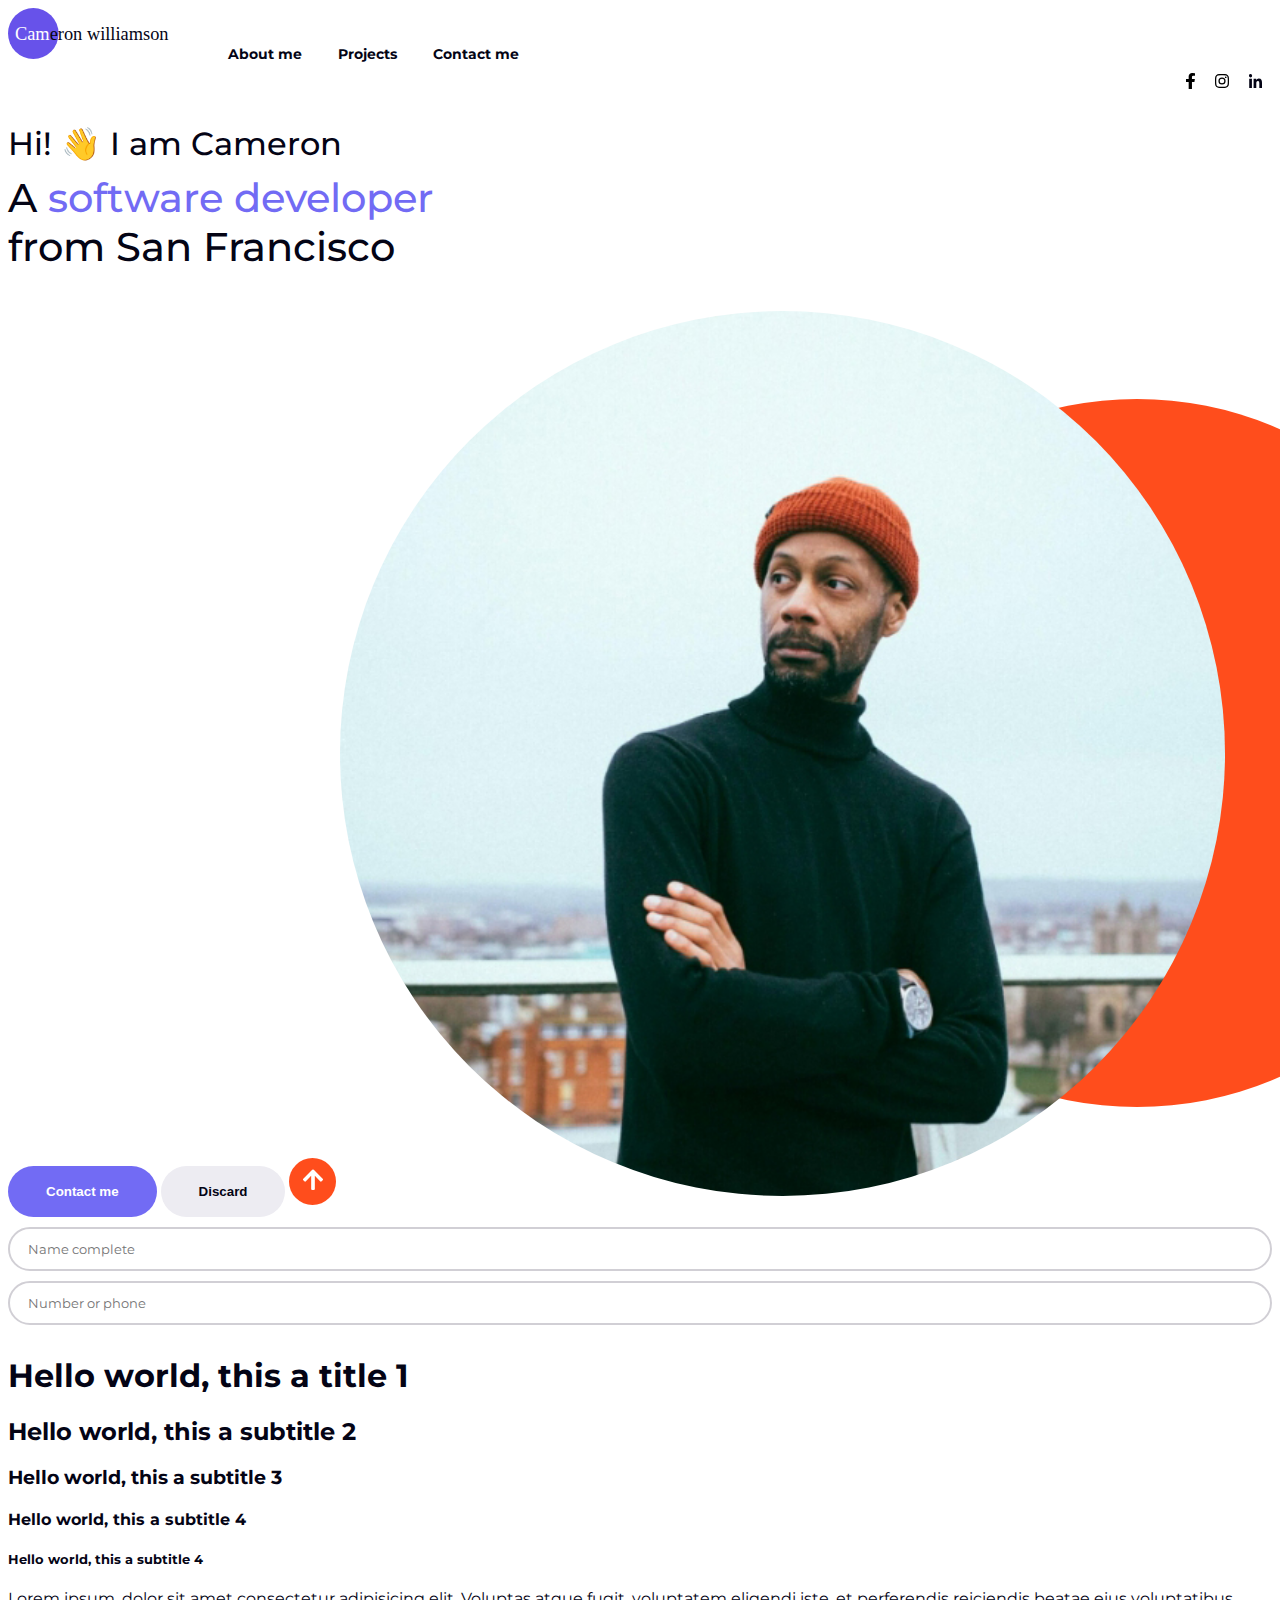
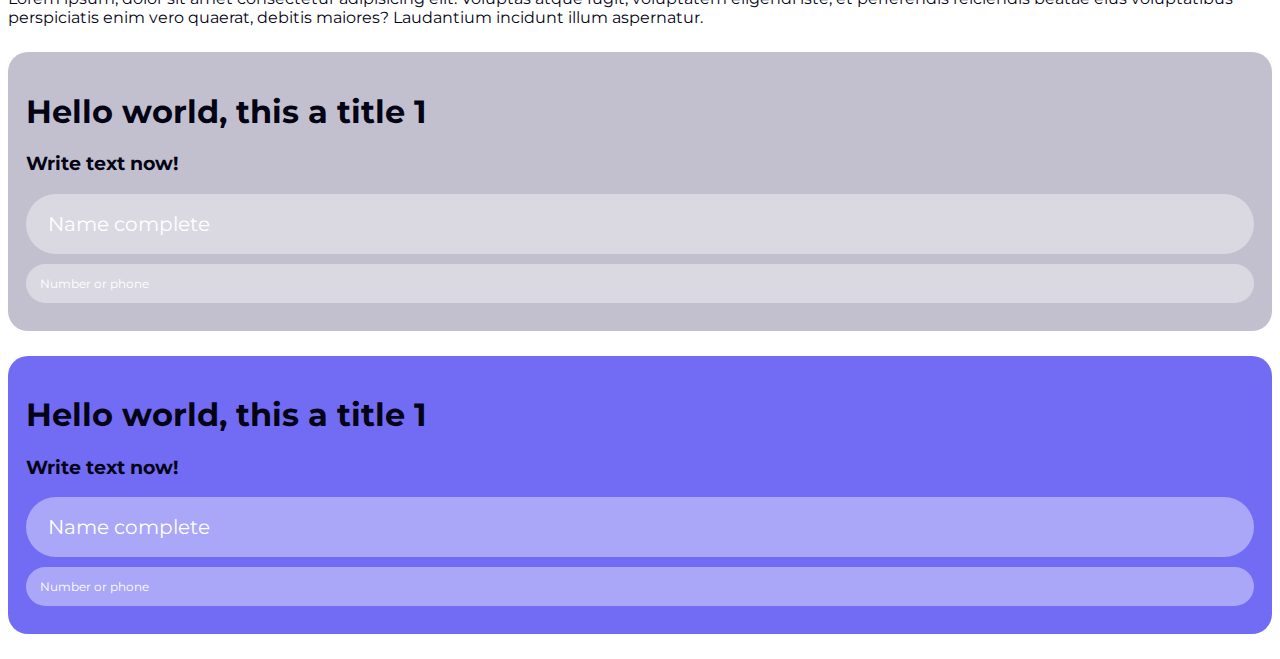
==== index.html @ b6ccfd96 "agregar elementos" ====
<!DOCTYPE html>
<html lang="en">
<head>
    <meta charset="UTF-8">
    <meta http-equiv="X-UA-Compatible" content="IE=edge">
    <meta name="viewport" content="width=device-width, initial-scale=1.0">
    <link rel="preconnect" href="https://fonts.googleapis.com">
    <link rel="preconnect" href="https://fonts.gstatic.com" crossorigin>
    <link href="https://fonts.googleapis.com/css2?family=Montserrat:wght@300;400;500;600;700;800;900&display=swap" rel="stylesheet">
    <link rel="stylesheet" href="src/styles/bootstrap-grid.css">
    <link rel="stylesheet" href="src/styles/style.css">
    <title>Devfest 2022 - Ceiba</title>
</head> 
<body>
    <img src="src/img/logo.svg" alt="" class="logo">
    <span class="fz-medium-small ml-3 mr-3"><b>About me</b></span>
    <span class="fz-medium-small ml-3 mr-3"><b>Projects</b></span>
    <span class="fz-medium-small ml-3 mr-3"><b>Contact me</b></span>
    <div class="social">
        <span class="social__icon"><img src="src/img/Icon-facebook.svg" alt=""></span>
        <span class="social__icon"><img src="src/img/Icon-instagram.svg" alt=""></span>
        <span class="social__icon"><img src="src/img/Icon-linkedin-in.svg" alt=""></span>
    </div>
    <div class="content__card">
        <h1 class="fw-medium">Hi! 👋 I am Cameron
        <p class="fz-d-big mt-1">A <span class="c-primary">software developer </span><br/> from San Francisco</p></h1>
        <button class="btn btn__primary btn--normal">Contact me</button>
        <button class="btn btn__secondary btn--normal">Discard</button>
        <button class="btn btn__optional btn__ico">
            <svg xmlns="http://www.w3.org/2000/svg" width="30.698" height="31.504" viewBox="0 0 30.698 31.504">
                <path data-name="Icon awesome-arrow-up"
                d="M2.454,20.355.893,18.795a1.681,1.681,0,0,1,0-2.384L14.555,2.742a1.681,1.681,0,0,1,2.384,0L30.6,16.4a1.681,1.681,0,0,1,0,2.384l-1.561,1.561a1.689,1.689,0,0,1-2.412-.028l-8.065-8.466V32.063a1.683,1.683,0,0,1-1.687,1.688h-2.25a1.683,1.683,0,0,1-1.687-1.687V11.855L4.866,20.327a1.677,1.677,0,0,1-2.412.028Z" transform="translate(-0.397 -2.246)"/>
            </svg>
        </button>
        <div class="content__img--circle-decorated w-70">
            <img src="src/img/Image_person.jpg" alt="">
        </div>
    </div>
    <input type="text" name="name" id="" class="form form__normal" placeholder="Name complete">
        <input type="number" name="number" id="" class="form form__normal" placeholder="Number or phone">
    
    <h1 class="fz-1">Hello world, this a title 1</h1>
    <h2 class="fz-2">Hello world, this a subtitle 2</h2>
    <h3 class="fz-3">Hello world, this a subtitle 3</h3>
    <h4 class="fz-4">Hello world, this a subtitle 4</h4>
    <h5 class="fz-5">Hello world, this a subtitle 4</h5>
    <p class="text--normal">Lorem ipsum, dolor sit amet consectetur adipisicing elit. Voluptas atque fugit, voluptatem eligendi iste, et perferendis reiciendis beatae eius voluptatibus perspiciatis enim vero quaerat, debitis maiores? Laudantium incidunt illum aspernatur.</p>
    
    <div class="content--normal p-4 br-20 bg-gray-400 mt-6 mb-6">
        <h1 class="fz-1">Hello world, this a title 1</h1>
        <h3 class="fz-3">Write text now!</h3>
        <input type="text" name="name" id="" class="form form__in-bg form--big" placeholder="Name complete">
        <input type="number" name="number" id="" class="form form__in-bg form--small" placeholder="Number or phone">
    </div> 

    <div class="content--normal p-4 br-20 bg-primary mt-6 mb-6">
        <h1 class="fz-1">Hello world, this a title 1</h1>
        <h3 class="fz-3">Write text now!</h3>
        <input type="text" name="name" id="" class="form form__in-bg form--big" placeholder="Name complete">
        <input type="number" name="number" id="" class="form form__in-bg form--small" placeholder="Number or phone">
    </div> 
</body>
</html>
---- src/styles/style.css ----
@charset "UTF-8";
:root {
  /*Colores (principales y secundarios)*/
  --color-1: #726bf4;
  --color-2: #FF4D1C;
  --gray--100: #f0eef2;
  --gray--200: #edecf2;
  --gray--300: #D1CFD5;
  --gray--400: #c2c0cf;
  --gray--500: #807e82;
  --gray--600: #545454;
  --black: #040415;
  --white: #fff;
  /*esquinas (border-radius)*/
  --b-r-10: 10px;
  --b-r-20: 20px;
  --b-r-50: 50px;
  --b-r-50per: 50%;
  /*profundidads (box-shadows)*/
  --box-shadow: 0px 0px 8px rgba(0,0,0,0.25);
  /*Espaciados (Margin y padding)*/
  --sf-d-big: 40px;
  --sf-d-1: 30px;
  --sf-d-2: 28px;
  --sf-d-3: 26px;
  --sf-d-4: 24px;
  --sf-d-5: 22px;
  --sf-big: 20px;
  --sf-medium-big: 18px;
  --sf-normal: 16px;
  --sf-medium-small: 14px;
  --sf-min: 12px;
  /*Tipografía (fuente y tamaños)*/
  --space-0: 0px;
  --space-1: 10px;
  --space-2: 12px;
  --space-3: 16px;
  --space-4: 18px;
  --space-5: 20px;
  --space-6: 25px;
  --space-7: 30px;
  --space-8: 36px;
  --space-9: 50px;
}

/*colores*/
.c-black {
  color: var(--black);
}

.c-white {
  color: var(--white);
}

.c-primary {
  color: var(--color-1);
}

.c-secondary {
  color: var(--color-2);
}

.c-gray-100 {
  color: var(--gray--100);
}

.c-gray-200 {
  color: var(--gray--200);
}

.c-gray-300 {
  color: var(--gray--300);
}

.c-gray-400 {
  color: var(--gray--400);
}

.c-gray-500 {
  color: var(--gray--500);
}

.c-gray-600 {
  color: var(--gray--600);
}

/*backgrounded*/
.bg-black {
  background: var(--black);
}

.bg-white {
  background: var(--white);
}

.bg-primary {
  background: var(--color-1);
}

.bg-secondary {
  background: var(--color-2);
}

.bg-gray-100 {
  background: var(--gray--100);
}

.bg-gray-200 {
  background: var(--gray--200);
}

.bg-gray-300 {
  background: var(--gray--300);
}

.bg-gray-400 {
  background: var(--gray--400);
}

.bg-gray-500 {
  background: var(--gray--500);
}

.bg-gray-600 {
  background: var(--gray--600);
}

/*border-radius*/
.br-10 {
  border-radius: 10px;
}

.br-20 {
  border-radius: 20px;
}

.br-50 {
  border-radius: 50px;
}

.br-full {
  border-radius: 50%;
}

/*Espaciados (Margin y padding)*/
.m-0 {
  margin: 0px;
}

.p-0 {
  padding: 0px;
}

.m-1 {
  margin: 10px;
}

.p-1 {
  padding: 10px;
}

.m-2 {
  margin: 12px;
}

.p-2 {
  padding: 12px;
}

.m-3 {
  margin: 16px;
}

.p-3 {
  padding: 16px;
}

.m-4 {
  margin: 18px;
}

.p-4 {
  padding: 18px;
}

.m-5 {
  margin: 20px;
}

.p-5 {
  padding: 20px;
}

.m-6 {
  margin: 25px;
}

.p-6 {
  padding: 25px;
}

.m-7 {
  margin: 30px;
}

.p-7 {
  padding: 30px;
}

.m-8 {
  margin: 36px;
}

.p-8 {
  padding: 36px;
}

.m-9 {
  margin: 50px;
}

.p-9 {
  padding: 50px;
}

.mt-0 {
  margin-top: 0px;
}

.pt-0 {
  padding-top: 0px;
}

.mt-1 {
  margin-top: 10px;
}

.pt-1 {
  padding-top: 10px;
}

.mt-2 {
  margin-top: 12px;
}

.pt-2 {
  padding-top: 12px;
}

.mt-3 {
  margin-top: 16px;
}

.pt-3 {
  padding-top: 16px;
}

.mt-4 {
  margin-top: 18px;
}

.pt-4 {
  padding-top: 18px;
}

.mt-5 {
  margin-top: 20px;
}

.pt-5 {
  padding-top: 20px;
}

.mt-6 {
  margin-top: 25px;
}

.pt-6 {
  padding-top: 25px;
}

.mt-7 {
  margin-top: 30px;
}

.pt-7 {
  padding-top: 30px;
}

.mt-8 {
  margin-top: 36px;
}

.pt-8 {
  padding-top: 36px;
}

.mt-9 {
  margin-top: 50px;
}

.pt-9 {
  padding-top: 50px;
}

.mr-0 {
  margin-right: 0px;
}

.pr-0 {
  padding-right: 0px;
}

.mr-1 {
  margin-right: 10px;
}

.pr-1 {
  padding-right: 10px;
}

.mr-2 {
  margin-right: 12px;
}

.pr-2 {
  padding-right: 12px;
}

.mr-3 {
  margin-right: 16px;
}

.pr-3 {
  padding-right: 16px;
}

.mr-4 {
  margin-right: 18px;
}

.pr-4 {
  padding-right: 18px;
}

.mr-5 {
  margin-right: 20px;
}

.pr-5 {
  padding-right: 20px;
}

.mr-6 {
  margin-right: 25px;
}

.pr-6 {
  padding-right: 25px;
}

.mr-7 {
  margin-right: 30px;
}

.pr-7 {
  padding-right: 30px;
}

.mr-8 {
  margin-right: 36px;
}

.pr-8 {
  padding-right: 36px;
}

.mr-9 {
  margin-right: 50px;
}

.pr-9 {
  padding-right: 50px;
}

.mb-0 {
  margin-bottom: 0px;
}

.pb-0 {
  padding-bottom: 0px;
}

.mb-1 {
  margin-bottom: 10px;
}

.pb-1 {
  padding-bottom: 10px;
}

.mb-2 {
  margin-bottom: 12px;
}

.pb-2 {
  padding-bottom: 12px;
}

.mb-3 {
  margin-bottom: 16px;
}

.pb-3 {
  padding-bottom: 16px;
}

.mb-4 {
  margin-bottom: 18px;
}

.pb-4 {
  padding-bottom: 18px;
}

.mb-5 {
  margin-bottom: 20px;
}

.pb-5 {
  padding-bottom: 20px;
}

.mb-6 {
  margin-bottom: 25px;
}

.pb-6 {
  padding-bottom: 25px;
}

.mb-7 {
  margin-bottom: 30px;
}

.pb-7 {
  padding-bottom: 30px;
}

.mb-8 {
  margin-bottom: 36px;
}

.pb-8 {
  padding-bottom: 36px;
}

.mb-9 {
  margin-bottom: 50px;
}

.pb-9 {
  padding-bottom: 50px;
}

.ml-0 {
  margin-left: 0px;
}

.pl-0 {
  padding-left: 0px;
}

.ml-1 {
  margin-left: 10px;
}

.pl-1 {
  padding-left: 10px;
}

.ml-2 {
  margin-left: 12px;
}

.pl-2 {
  padding-left: 12px;
}

.ml-3 {
  margin-left: 16px;
}

.pl-3 {
  padding-left: 16px;
}

.ml-4 {
  margin-left: 18px;
}

.pl-4 {
  padding-left: 18px;
}

.ml-5 {
  margin-left: 20px;
}

.pl-5 {
  padding-left: 20px;
}

.ml-6 {
  margin-left: 25px;
}

.pl-6 {
  padding-left: 25px;
}

.ml-7 {
  margin-left: 30px;
}

.pl-7 {
  padding-left: 30px;
}

.ml-8 {
  margin-left: 36px;
}

.pl-8 {
  padding-left: 36px;
}

.ml-9 {
  margin-left: 50px;
}

.pl-9 {
  padding-left: 50px;
}

/*tipografia y tamaño de textos*/
.fz-d-big {
  font-size: 40px;
}

.fz-d-1 {
  font-size: 30px;
}

.fz-d-2 {
  font-size: 28px;
}

.fz-d-3 {
  font-size: 26px;
}

.fz-d-4 {
  font-size: 24px;
}

.fz-d-5 {
  font-size: 22px;
}

.fz-big {
  font-size: 20px;
}

.fz-medium-big {
  font-size: 18px;
}

.fz-normal {
  font-size: 16px;
}

.fz-medium-small {
  font-size: 14px;
}

.fz-min {
  font-size: 12px;
}

.w-00 {
  width: 0%;
}

.w-10 {
  width: 10%;
}

.w-20 {
  width: 20%;
}

.w-30 {
  width: 30%;
}

.w-40 {
  width: 40%;
}

.w-50 {
  width: 50%;
}

.w-60 {
  width: 60%;
}

.w-70 {
  width: 70%;
}

.w-80 {
  width: 80%;
}

.w-90 {
  width: 90%;
}

/*Generales*/
h1, h2, h3, h4, h5, h6, p, ul, li, a, span, table, input {
  font-family: "Montserrat", sans-serif;
  color: var(--black);
}

img {
  width: 100%;
}

.text-center {
  text-align: center;
}

.text-right {
  text-align: right;
}

.text-left {
  text-align: right;
}

.fw-normal {
  font-weight: normal;
}

.fw-medium {
  font-weight: 500;
}

.fw-bold {
  font-weight: bold;
}

.logo {
  width: 200px;
}

.form {
  border-radius: var(--b-r-50);
  padding: var(--space-2) var(--space-4);
  border: solid 2px;
  width: 100%;
  box-sizing: border-box;
  margin-bottom: 10px;
}
.form:focus {
  outline: none;
  border: var(--color-1) solid 2px;
}
.form__normal {
  border-color: var(--gray--300);
  color: var(--gray--600);
}
.form__in-bg {
  border-color: transparent;
  background: rgba(255, 255, 255, 0.4);
}
.form__in-bg::-moz-placeholder {
  color: var(--white);
}
.form__in-bg:-ms-input-placeholder {
  color: var(--white);
}
.form__in-bg::placeholder {
  color: var(--white);
}
.form--small {
  padding: var(--space-1) var(--space-2);
  font-size: var(--sf-min);
}
.form--big {
  padding: var(--space-3) var(--space-5);
  font-size: var(--sf-big);
}

.content__img--circle-decorated {
  position: relative;
  display: inline-block;
}
.content__img--circle-decorated img {
  -o-object-fit: cover;
     object-fit: cover;
  width: 100%;
  display: block;
  border-radius: var(--b-r-50per);
}
.content__img--circle-decorated::before {
  position: absolute;
  content: "";
  display: block;
  width: 80%;
  height: 80%;
  background-color: var(--color-2);
  border-radius: var(--b-r-50per);
  top: 0;
  bottom: 0;
  margin: auto;
  right: -30%;
  z-index: -1;
}
.content__img--radius-20 img {
  border-radius: var(--b-r-20);
}

.btn {
  border-radius: var(--b-r-50);
  padding: var(--space-3) var(--space-8);
  box-sizing: border-box;
  border: none;
  margin-bottom: 10px;
  border: solid 2px transparent;
  cursor: pointer;
  font-weight: bold;
}
.btn__primary {
  background: var(--color-1);
  color: var(--white);
}
.btn__primary:hover {
  border-color: var(--color-1);
  color: var(--color-1);
  background: var(--white);
}
.btn__secondary {
  background: var(--gray--200);
  color: var(--black);
}
.btn__secondary:hover {
  border-color: var(--gray--200);
  color: var(--black);
  background: var(--white);
}
.btn__optional {
  background: var(--color-2);
  color: var(--white);
}
.btn__optional:hover {
  border-color: var(--color-2);
  color: var(--color-2);
  background: var(--white);
}
.btn__ico {
  padding: 0;
  width: 47px;
  height: 47px;
}
.btn__ico svg {
  width: 20px;
  fill: currentColor;
}
.btn--big {
  padding: var(--space-5) var(--space-9);
  font-size: var(--sf-big);
}
.btn--small {
  font-size: var(--sf-min);
  padding: var(--space-1) var(--space-6);
}

.social {
  display: flex;
  justify-content: flex-end;
}
.social__icon {
  margin: 10px;
}/*# sourceMappingURL=style.css.map */
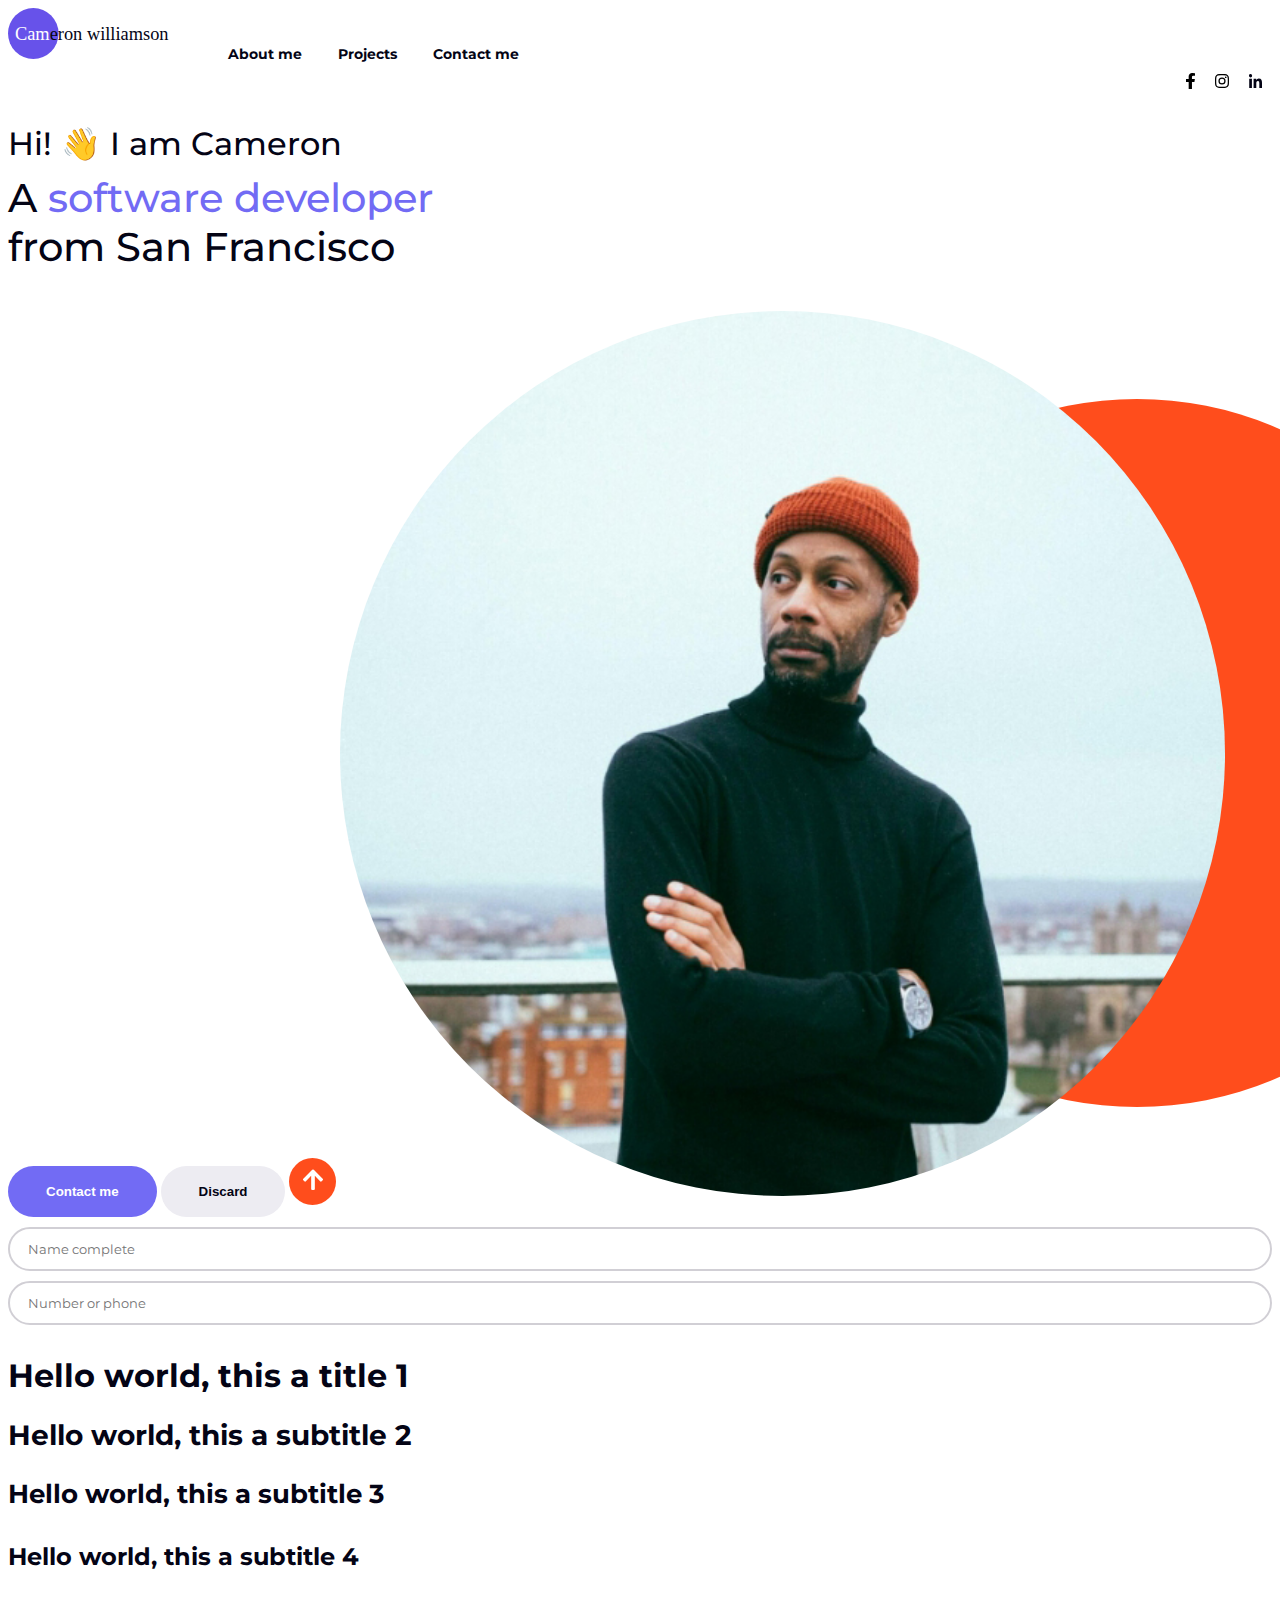
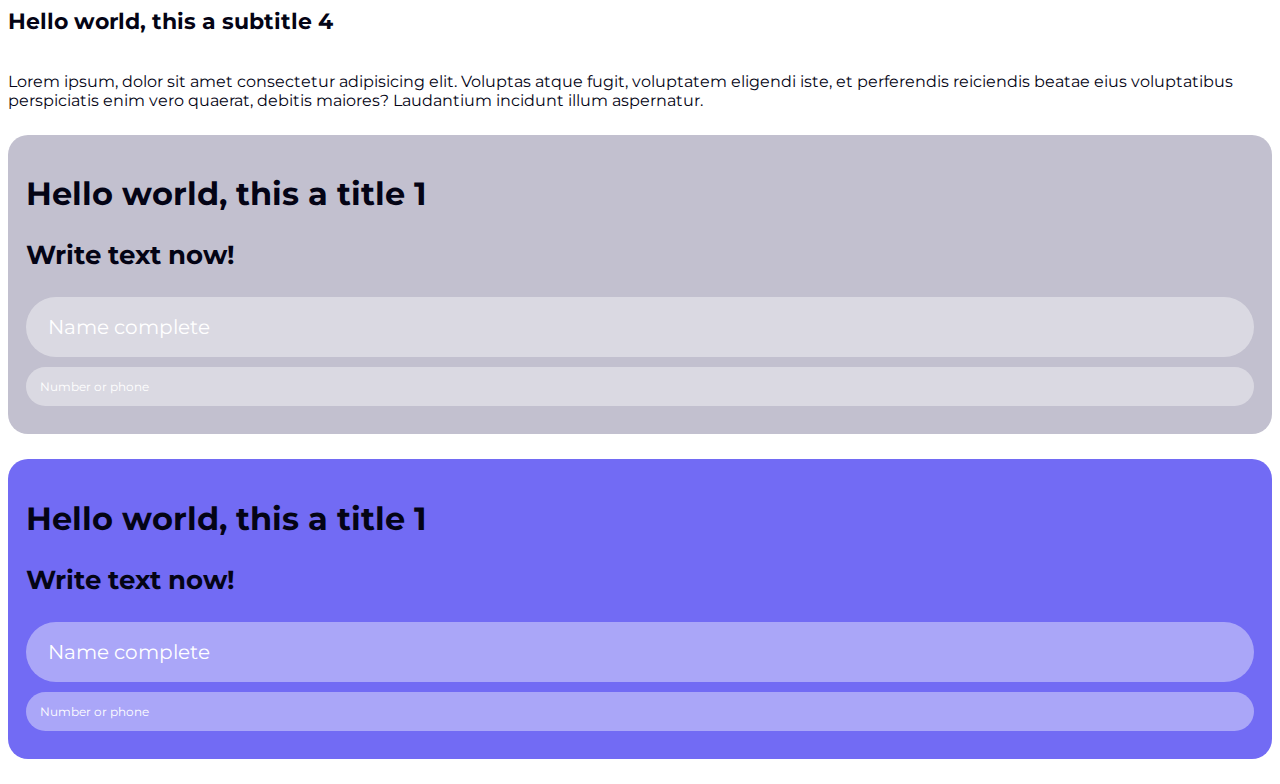
==== commit edef2fc9: "uktimos cambios" ====
--- a/index.html
+++ b/index.html
@@ -39,23 +39,23 @@
     <input type="text" name="name" id="" class="form form__normal" placeholder="Name complete">
         <input type="number" name="number" id="" class="form form__normal" placeholder="Number or phone">
     
-    <h1 class="fz-1">Hello world, this a title 1</h1>
-    <h2 class="fz-2">Hello world, this a subtitle 2</h2>
-    <h3 class="fz-3">Hello world, this a subtitle 3</h3>
-    <h4 class="fz-4">Hello world, this a subtitle 4</h4>
-    <h5 class="fz-5">Hello world, this a subtitle 4</h5>
+    <h1 class="fz-d-1">Hello world, this a title 1</h1>
+    <h2 class="fz-d-2">Hello world, this a subtitle 2</h2>
+    <h3 class="fz-d-3">Hello world, this a subtitle 3</h3>
+    <h4 class="fz-d-4">Hello world, this a subtitle 4</h4>
+    <h5 class="fz-d-5">Hello world, this a subtitle 4</h5>
     <p class="text--normal">Lorem ipsum, dolor sit amet consectetur adipisicing elit. Voluptas atque fugit, voluptatem eligendi iste, et perferendis reiciendis beatae eius voluptatibus perspiciatis enim vero quaerat, debitis maiores? Laudantium incidunt illum aspernatur.</p>
     
     <div class="content--normal p-4 br-20 bg-gray-400 mt-6 mb-6">
-        <h1 class="fz-1">Hello world, this a title 1</h1>
-        <h3 class="fz-3">Write text now!</h3>
+        <h1 class="fz-d-1">Hello world, this a title 1</h1>
+        <h3 class="fz-d-3">Write text now!</h3>
         <input type="text" name="name" id="" class="form form__in-bg form--big" placeholder="Name complete">
         <input type="number" name="number" id="" class="form form__in-bg form--small" placeholder="Number or phone">
     </div> 
 
     <div class="content--normal p-4 br-20 bg-primary mt-6 mb-6">
-        <h1 class="fz-1">Hello world, this a title 1</h1>
-        <h3 class="fz-3">Write text now!</h3>
+        <h1 class="fz-d-1">Hello world, this a title 1</h1>
+        <h3 class="fz-d-3">Write text now!</h3>
         <input type="text" name="name" id="" class="form form__in-bg form--big" placeholder="Name complete">
         <input type="number" name="number" id="" class="form form__in-bg form--small" placeholder="Number or phone">
     </div> 
--- a/src/styles/style.css
+++ b/src/styles/style.css
@@ -20,7 +20,7 @@
   --box-shadow: 0px 0px 8px rgba(0,0,0,0.25);
   /*Espaciados (Margin y padding)*/
   --sf-d-big: 40px;
-  --sf-d-1: 30px;
+  --sf-d-1: 32px;
   --sf-d-2: 28px;
   --sf-d-3: 26px;
   --sf-d-4: 24px;
@@ -144,448 +144,448 @@
 
 /*Espaciados (Margin y padding)*/
 .m-0 {
-  margin: 0px;
+  margin: var(--space-0);
 }
 
 .p-0 {
-  padding: 0px;
+  padding: var(--space-0);
 }
 
 .m-1 {
-  margin: 10px;
+  margin: var(--space-1);
 }
 
 .p-1 {
-  padding: 10px;
+  padding: var(--space-1);
 }
 
 .m-2 {
-  margin: 12px;
+  margin: var(--space-2);
 }
 
 .p-2 {
-  padding: 12px;
+  padding: var(--space-2);
 }
 
 .m-3 {
-  margin: 16px;
+  margin: var(--space-3);
 }
 
 .p-3 {
-  padding: 16px;
+  padding: var(--space-3);
 }
 
 .m-4 {
-  margin: 18px;
+  margin: var(--space-4);
 }
 
 .p-4 {
-  padding: 18px;
+  padding: var(--space-4);
 }
 
 .m-5 {
-  margin: 20px;
+  margin: var(--space-5);
 }
 
 .p-5 {
-  padding: 20px;
+  padding: var(--space-5);
 }
 
 .m-6 {
-  margin: 25px;
+  margin: var(--space-6);
 }
 
 .p-6 {
-  padding: 25px;
+  padding: var(--space-6);
 }
 
 .m-7 {
-  margin: 30px;
+  margin: var(--space-7);
 }
 
 .p-7 {
-  padding: 30px;
+  padding: var(--space-7);
 }
 
 .m-8 {
-  margin: 36px;
+  margin: var(--space-8);
 }
 
 .p-8 {
-  padding: 36px;
+  padding: var(--space-8);
 }
 
 .m-9 {
-  margin: 50px;
+  margin: var(--space-9);
 }
 
 .p-9 {
-  padding: 50px;
+  padding: var(--space-9);
 }
 
 .mt-0 {
-  margin-top: 0px;
+  margin-top: var(--space-0);
 }
 
 .pt-0 {
-  padding-top: 0px;
+  padding-top: var(--space-0);
 }
 
 .mt-1 {
-  margin-top: 10px;
+  margin-top: var(--space-1);
 }
 
 .pt-1 {
-  padding-top: 10px;
+  padding-top: var(--space-1);
 }
 
 .mt-2 {
-  margin-top: 12px;
+  margin-top: var(--space-2);
 }
 
 .pt-2 {
-  padding-top: 12px;
+  padding-top: var(--space-2);
 }
 
 .mt-3 {
-  margin-top: 16px;
+  margin-top: var(--space-3);
 }
 
 .pt-3 {
-  padding-top: 16px;
+  padding-top: var(--space-3);
 }
 
 .mt-4 {
-  margin-top: 18px;
+  margin-top: var(--space-4);
 }
 
 .pt-4 {
-  padding-top: 18px;
+  padding-top: var(--space-4);
 }
 
 .mt-5 {
-  margin-top: 20px;
+  margin-top: var(--space-5);
 }
 
 .pt-5 {
-  padding-top: 20px;
+  padding-top: var(--space-5);
 }
 
 .mt-6 {
-  margin-top: 25px;
+  margin-top: var(--space-6);
 }
 
 .pt-6 {
-  padding-top: 25px;
+  padding-top: var(--space-6);
 }
 
 .mt-7 {
-  margin-top: 30px;
+  margin-top: var(--space-7);
 }
 
 .pt-7 {
-  padding-top: 30px;
+  padding-top: var(--space-7);
 }
 
 .mt-8 {
-  margin-top: 36px;
+  margin-top: var(--space-8);
 }
 
 .pt-8 {
-  padding-top: 36px;
+  padding-top: var(--space-8);
 }
 
 .mt-9 {
-  margin-top: 50px;
+  margin-top: var(--space-9);
 }
 
 .pt-9 {
-  padding-top: 50px;
+  padding-top: var(--space-9);
 }
 
 .mr-0 {
-  margin-right: 0px;
+  margin-right: var(--space-0);
 }
 
 .pr-0 {
-  padding-right: 0px;
+  padding-right: var(--space-0);
 }
 
 .mr-1 {
-  margin-right: 10px;
+  margin-right: var(--space-1);
 }
 
 .pr-1 {
-  padding-right: 10px;
+  padding-right: var(--space-1);
 }
 
 .mr-2 {
-  margin-right: 12px;
+  margin-right: var(--space-2);
 }
 
 .pr-2 {
-  padding-right: 12px;
+  padding-right: var(--space-2);
 }
 
 .mr-3 {
-  margin-right: 16px;
+  margin-right: var(--space-3);
 }
 
 .pr-3 {
-  padding-right: 16px;
+  padding-right: var(--space-3);
 }
 
 .mr-4 {
-  margin-right: 18px;
+  margin-right: var(--space-4);
 }
 
 .pr-4 {
-  padding-right: 18px;
+  padding-right: var(--space-4);
 }
 
 .mr-5 {
-  margin-right: 20px;
+  margin-right: var(--space-5);
 }
 
 .pr-5 {
-  padding-right: 20px;
+  padding-right: var(--space-5);
 }
 
 .mr-6 {
-  margin-right: 25px;
+  margin-right: var(--space-6);
 }
 
 .pr-6 {
-  padding-right: 25px;
+  padding-right: var(--space-6);
 }
 
 .mr-7 {
-  margin-right: 30px;
+  margin-right: var(--space-7);
 }
 
 .pr-7 {
-  padding-right: 30px;
+  padding-right: var(--space-7);
 }
 
 .mr-8 {
-  margin-right: 36px;
+  margin-right: var(--space-8);
 }
 
 .pr-8 {
-  padding-right: 36px;
+  padding-right: var(--space-8);
 }
 
 .mr-9 {
-  margin-right: 50px;
+  margin-right: var(--space-9);
 }
 
 .pr-9 {
-  padding-right: 50px;
+  padding-right: var(--space-9);
 }
 
 .mb-0 {
-  margin-bottom: 0px;
+  margin-bottom: var(--space-0);
 }
 
 .pb-0 {
-  padding-bottom: 0px;
+  padding-bottom: var(--space-0);
 }
 
 .mb-1 {
-  margin-bottom: 10px;
+  margin-bottom: var(--space-1);
 }
 
 .pb-1 {
-  padding-bottom: 10px;
+  padding-bottom: var(--space-1);
 }
 
 .mb-2 {
-  margin-bottom: 12px;
+  margin-bottom: var(--space-2);
 }
 
 .pb-2 {
-  padding-bottom: 12px;
+  padding-bottom: var(--space-2);
 }
 
 .mb-3 {
-  margin-bottom: 16px;
+  margin-bottom: var(--space-3);
 }
 
 .pb-3 {
-  padding-bottom: 16px;
+  padding-bottom: var(--space-3);
 }
 
 .mb-4 {
-  margin-bottom: 18px;
+  margin-bottom: var(--space-4);
 }
 
 .pb-4 {
-  padding-bottom: 18px;
+  padding-bottom: var(--space-4);
 }
 
 .mb-5 {
-  margin-bottom: 20px;
+  margin-bottom: var(--space-5);
 }
 
 .pb-5 {
-  padding-bottom: 20px;
+  padding-bottom: var(--space-5);
 }
 
 .mb-6 {
-  margin-bottom: 25px;
+  margin-bottom: var(--space-6);
 }
 
 .pb-6 {
-  padding-bottom: 25px;
+  padding-bottom: var(--space-6);
 }
 
 .mb-7 {
-  margin-bottom: 30px;
+  margin-bottom: var(--space-7);
 }
 
 .pb-7 {
-  padding-bottom: 30px;
+  padding-bottom: var(--space-7);
 }
 
 .mb-8 {
-  margin-bottom: 36px;
+  margin-bottom: var(--space-8);
 }
 
 .pb-8 {
-  padding-bottom: 36px;
+  padding-bottom: var(--space-8);
 }
 
 .mb-9 {
-  margin-bottom: 50px;
+  margin-bottom: var(--space-9);
 }
 
 .pb-9 {
-  padding-bottom: 50px;
+  padding-bottom: var(--space-9);
 }
 
 .ml-0 {
-  margin-left: 0px;
+  margin-left: var(--space-0);
 }
 
 .pl-0 {
-  padding-left: 0px;
+  padding-left: var(--space-0);
 }
 
 .ml-1 {
-  margin-left: 10px;
+  margin-left: var(--space-1);
 }
 
 .pl-1 {
-  padding-left: 10px;
+  padding-left: var(--space-1);
 }
 
 .ml-2 {
-  margin-left: 12px;
+  margin-left: var(--space-2);
 }
 
 .pl-2 {
-  padding-left: 12px;
+  padding-left: var(--space-2);
 }
 
 .ml-3 {
-  margin-left: 16px;
+  margin-left: var(--space-3);
 }
 
 .pl-3 {
-  padding-left: 16px;
+  padding-left: var(--space-3);
 }
 
 .ml-4 {
-  margin-left: 18px;
+  margin-left: var(--space-4);
 }
 
 .pl-4 {
-  padding-left: 18px;
+  padding-left: var(--space-4);
 }
 
 .ml-5 {
-  margin-left: 20px;
+  margin-left: var(--space-5);
 }
 
 .pl-5 {
-  padding-left: 20px;
+  padding-left: var(--space-5);
 }
 
 .ml-6 {
-  margin-left: 25px;
+  margin-left: var(--space-6);
 }
 
 .pl-6 {
-  padding-left: 25px;
+  padding-left: var(--space-6);
 }
 
 .ml-7 {
-  margin-left: 30px;
+  margin-left: var(--space-7);
 }
 
 .pl-7 {
-  padding-left: 30px;
+  padding-left: var(--space-7);
 }
 
 .ml-8 {
-  margin-left: 36px;
+  margin-left: var(--space-8);
 }
 
 .pl-8 {
-  padding-left: 36px;
+  padding-left: var(--space-8);
 }
 
 .ml-9 {
-  margin-left: 50px;
+  margin-left: var(--space-9);
 }
 
 .pl-9 {
-  padding-left: 50px;
+  padding-left: var(--space-9);
 }
 
 /*tipografia y tamaño de textos*/
 .fz-d-big {
-  font-size: 40px;
+  font-size: var(--sf-d-big);
 }
 
 .fz-d-1 {
-  font-size: 30px;
+  font-size: var(--sf-d-1);
 }
 
 .fz-d-2 {
-  font-size: 28px;
+  font-size: var(--sf-d-2);
 }
 
 .fz-d-3 {
-  font-size: 26px;
+  font-size: var(--sf-d-3);
 }
 
 .fz-d-4 {
-  font-size: 24px;
+  font-size: var(--sf-d-4);
 }
 
 .fz-d-5 {
-  font-size: 22px;
+  font-size: var(--sf-d-5);
 }
 
 .fz-big {
-  font-size: 20px;
+  font-size: var(--sf-big);
 }
 
 .fz-medium-big {
-  font-size: 18px;
+  font-size: var(--sf-medium-big);
 }
 
 .fz-normal {
-  font-size: 16px;
+  font-size: var(--sf-normal);
 }
 
 .fz-medium-small {
-  font-size: 14px;
+  font-size: var(--sf-medium-small);
 }
 
 .fz-min {
-  font-size: 12px;
+  font-size: var(--sf-min);
 }
 
 .w-00 {
